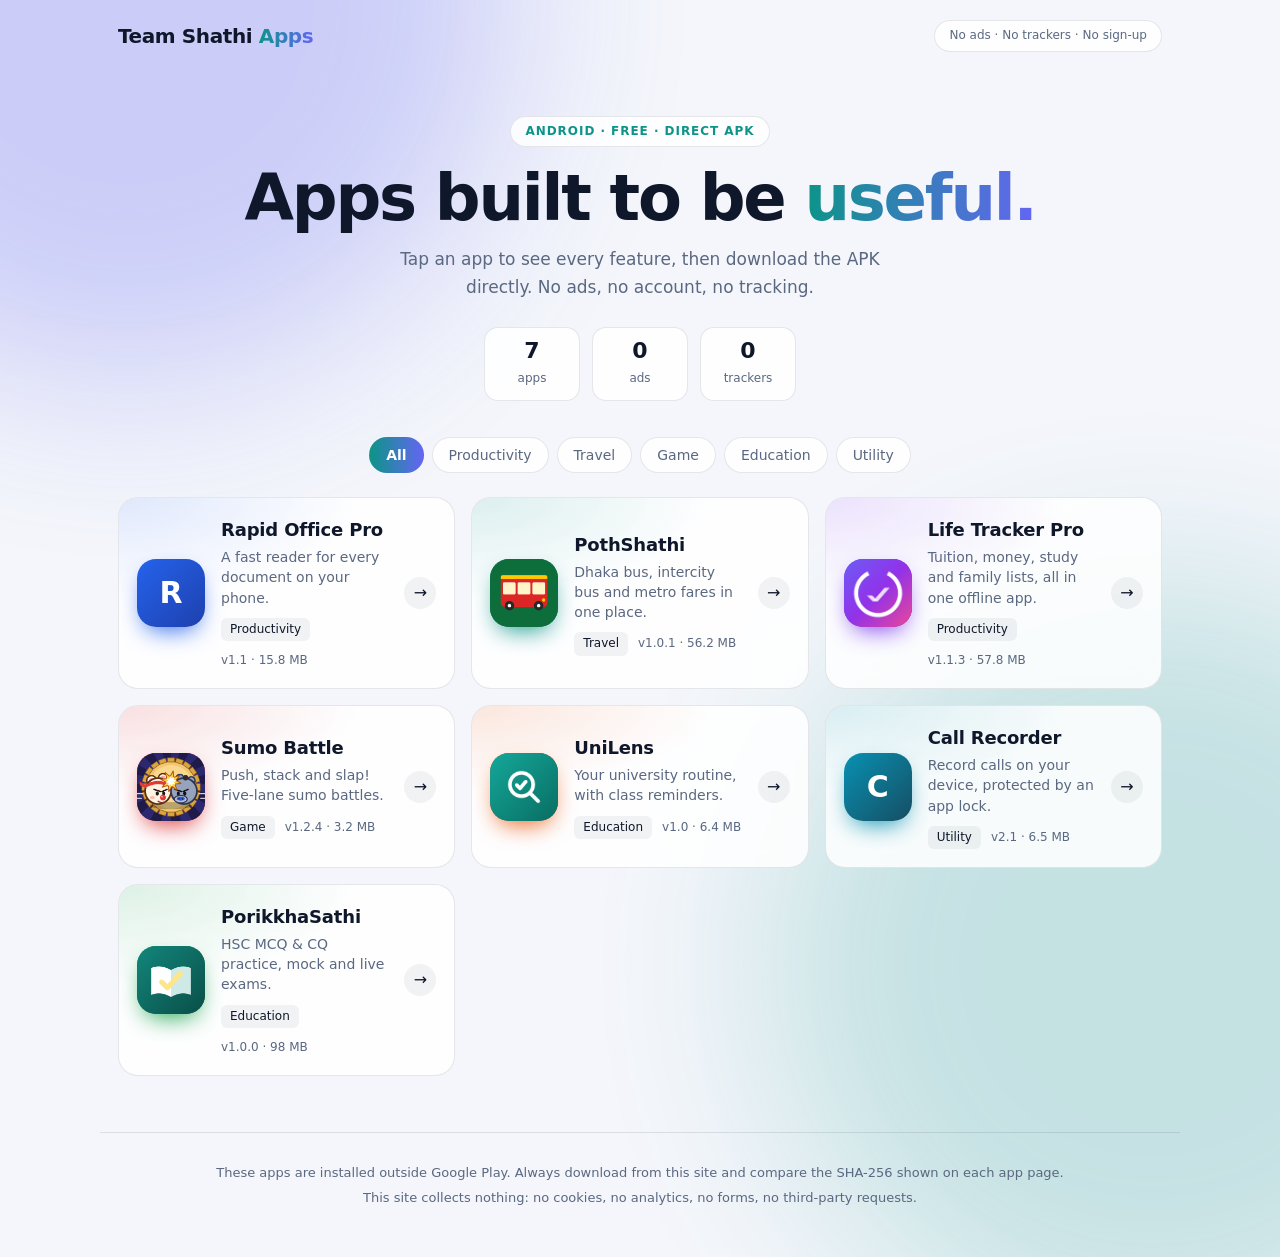
==== index.html @ 942102ee "Update site" ====
<!doctype html>
<html lang="en">
<head>
<meta charset="utf-8">
<meta name="viewport" content="width=device-width,initial-scale=1">
<meta http-equiv="Content-Security-Policy" content="default-src 'none'; script-src 'self'; style-src 'self'; img-src 'self'; connect-src 'none'; font-src 'none'; object-src 'none'; media-src 'none'; frame-src 'none'; base-uri 'none'; form-action 'none'">
<meta name="referrer" content="no-referrer">
<meta name="color-scheme" content="dark light">
<title>Team Shathi Apps</title>
<meta name="description" content="Android apps by Team Shathi. See every feature and download the APK directly. No ads, no trackers, no sign-up.">
<link rel="icon" href="img/pothshathi.png">
<meta property="og:title" content="Team Shathi Apps">
<meta property="og:description" content="Android apps with real screenshots and direct APK downloads. No ads, no trackers.">
<meta property="og:image" content="img/pothshathi.png">
<meta name="theme-color" content="#0b0f17">
<link rel="stylesheet" href="style.css">
</head>
<body>
<header class="top">
  <a class="brand" href="#/" id="brand">Team Shathi <span>Apps</span></a>
  <span class="pill">No ads · No trackers · No sign-up</span>
</header>

<main id="app" tabindex="-1"></main>

<footer class="foot">
  <p>These apps are installed outside Google Play. Always download from this site and compare the SHA-256 shown on each app page.</p>
  <p id="contact"></p>
  <p>This site collects nothing: no cookies, no analytics, no forms, no third-party requests.</p>
</footer>

<noscript><p class="nojs">Please enable JavaScript to browse the apps.</p></noscript>
<script src="config.js"></script>
<script src="apps.js"></script>
<script src="app.js"></script>
</body>
</html>
---- style.css ----
:root{--bg:#070b13;--panel:rgba(255,255,255,.045);--panel2:rgba(255,255,255,.07);--text:#eef2fa;--muted:#9aa8bf;--line:rgba(255,255,255,.09);--accent:#5eead4;--accent2:#818cf8;--accent-ink:#04201c;--shadow:0 20px 50px -20px rgba(0,0,0,.7)}
@media (prefers-color-scheme:light){:root{--bg:#f4f6fb;--panel:rgba(255,255,255,.85);--panel2:rgba(15,23,42,.05);--text:#0f172a;--muted:#5a6881;--line:rgba(15,23,42,.1);--accent:#0d9488;--accent2:#6366f1;--accent-ink:#fff;--shadow:0 20px 40px -22px rgba(15,23,42,.35)}}
*{box-sizing:border-box}
html{scroll-behavior:smooth}
body{margin:0;background:var(--bg);color:var(--text);font:16px/1.6 system-ui,-apple-system,"Segoe UI",Roboto,"Noto Sans Bengali",sans-serif;min-height:100vh;position:relative;overflow-x:hidden}
body::before,body::after{content:"";position:fixed;z-index:-1;width:60vmax;height:60vmax;border-radius:50%;filter:blur(90px);opacity:.28;pointer-events:none}
body::before{background:var(--accent2);top:-30vmax;left:-20vmax}
body::after{background:var(--accent);bottom:-35vmax;right:-20vmax;opacity:.2}
main{max-width:1080px;margin:0 auto;padding:0 18px 56px;outline:none}
a{color:inherit}
.top{max-width:1080px;margin:0 auto;padding:20px 18px;display:flex;justify-content:space-between;align-items:center;gap:12px;flex-wrap:wrap}
.brand{font-weight:800;font-size:20px;text-decoration:none;letter-spacing:-.02em}
.brand span{background:linear-gradient(90deg,var(--accent),var(--accent2));-webkit-background-clip:text;background-clip:text;color:transparent}
.pill{font-size:12px;color:var(--muted);border:1px solid var(--line);background:var(--panel);backdrop-filter:blur(8px);border-radius:99px;padding:5px 14px}

.hero{padding:44px 0 26px;text-align:center}
.eyebrow{display:inline-block;font-size:12px;font-weight:600;letter-spacing:.08em;text-transform:uppercase;color:var(--accent);border:1px solid var(--line);background:var(--panel);padding:5px 14px;border-radius:99px;margin-bottom:18px}
.hero h1{font-size:clamp(34px,7vw,64px);margin:0 0 14px;line-height:1.05;letter-spacing:-.035em;font-weight:800}
.hero h1 em{font-style:normal;background:linear-gradient(90deg,var(--accent),var(--accent2));-webkit-background-clip:text;background-clip:text;color:transparent}
.hero p{color:var(--muted);margin:0 auto;max-width:520px;font-size:17px}
.stats{display:flex;justify-content:center;gap:12px;margin-top:26px;flex-wrap:wrap}
.stat{min-width:96px;padding:10px 18px;border:1px solid var(--line);background:var(--panel);border-radius:14px;backdrop-filter:blur(8px)}
.stat b{display:block;font-size:22px;line-height:1.2}.stat span{font-size:12px;color:var(--muted)}

.chips{display:flex;gap:8px;justify-content:center;flex-wrap:wrap;margin:10px 0 24px}
.chip{font:inherit;font-size:14px;color:var(--muted);background:var(--panel);border:1px solid var(--line);border-radius:99px;padding:6px 16px;cursor:pointer;transition:.15s}
.chip:hover{color:var(--text)}
.chip.on{color:var(--accent-ink);background:linear-gradient(90deg,var(--accent),var(--accent2));border-color:transparent;font-weight:600}

.grid{display:grid;grid-template-columns:repeat(auto-fill,minmax(310px,1fr));gap:16px}
.card{position:relative;display:flex;gap:16px;align-items:center;padding:18px;background:var(--panel);border:1px solid var(--line);border-radius:20px;text-decoration:none;backdrop-filter:blur(10px);overflow:hidden;transition:transform .2s,border-color .2s,box-shadow .2s}
.card[hidden]{display:none}
.card::before{content:"";position:absolute;inset:0;background:radial-gradient(120% 90% at 0% 0%,var(--c1),transparent 60%);opacity:.14;transition:opacity .2s}
.card:hover,.card:focus-visible{transform:translateY(-4px);border-color:var(--c1);box-shadow:var(--shadow);outline:none}
.card:hover::before{opacity:.28}
.card>*{position:relative}
.cardbody{min-width:0;flex:1}.cardbody h2{margin:0 0 2px;font-size:18px;letter-spacing:-.01em}.cardbody p{margin:0 0 10px;color:var(--muted);font-size:14px;line-height:1.45}
.meta{display:flex;gap:10px;align-items:center;font-size:12px;color:var(--muted);flex-wrap:wrap}
.tag{background:var(--panel2);border-radius:6px;padding:2px 9px;color:var(--text)}
.go{flex:none;width:32px;height:32px;display:grid;place-items:center;border-radius:50%;background:var(--panel2);transition:.2s}
.card:hover .go{background:var(--c1);color:#fff;transform:translateX(3px)}
.icon{flex:none;width:68px;height:68px;border-radius:19px;display:grid;place-items:center;overflow:hidden;font-weight:800;font-size:30px;color:#fff;background:linear-gradient(135deg,var(--c1),var(--c2));box-shadow:0 10px 24px -8px var(--c1)}
.icon img{width:100%;height:100%;object-fit:cover;display:block}
.icon.big{width:124px;height:124px;border-radius:30px;font-size:52px;box-shadow:0 18px 40px -10px rgba(0,0,0,.5)}

.back{display:inline-block;margin:6px 0 16px;color:var(--muted);text-decoration:none;font-size:14px}.back:hover{color:var(--text)}
.dhead{position:relative;display:flex;gap:26px;align-items:center;padding:30px;border-radius:28px;background:linear-gradient(135deg,var(--c1),var(--c2));color:#fff;flex-wrap:wrap;overflow:hidden;box-shadow:var(--shadow)}
.dhead::after{content:"";position:absolute;right:-80px;top:-80px;width:280px;height:280px;border-radius:50%;background:rgba(255,255,255,.12)}
.dhead>*{position:relative;z-index:1}
.dtext h1{margin:0;font-size:clamp(28px,5vw,42px);line-height:1.1;letter-spacing:-.03em}
.lead{margin:6px 0 18px;opacity:.93;font-size:17px}
.small{font-size:13px;color:var(--muted)}.dhead .small{color:rgba(255,255,255,.82);margin:12px 0 0}
.btn{display:inline-flex;align-items:center;gap:8px;background:#fff;color:#0b1220;font-weight:700;padding:13px 24px;border-radius:14px;text-decoration:none;border:0;box-shadow:0 10px 24px -8px rgba(0,0,0,.45);transition:transform .15s}
.btn::before{content:"⬇"}
.btn:hover,.btn:focus-visible{transform:translateY(-2px);outline:2px solid #fff;outline-offset:3px}
.btn.disabled{opacity:.6}.btn.disabled::before{content:""}


.block{margin-top:34px}.block h2{font-size:22px;margin:0 0 14px;letter-spacing:-.02em}.block>p{margin:0;color:var(--muted);max-width:720px}
.features{display:grid;grid-template-columns:repeat(auto-fill,minmax(270px,1fr));gap:14px}
.feature{background:var(--panel);border:1px solid var(--line);border-radius:18px;padding:18px;backdrop-filter:blur(10px);transition:border-color .2s,transform .2s}
.feature:hover{border-color:var(--accent);transform:translateY(-2px)}
.feature h3{margin:0 0 6px;font-size:15px;display:flex;gap:8px;align-items:center}
.feature h3::before{content:"";width:8px;height:8px;border-radius:50%;background:linear-gradient(135deg,var(--accent),var(--accent2));flex:none}
.feature p{font-size:14px;color:var(--muted);margin:0;line-height:1.5}
.note>p{background:var(--panel2);border-left:3px solid var(--accent);padding:14px 16px;border-radius:12px}
ol{color:var(--muted);padding-left:22px;margin:0 0 14px}ol li{margin:4px 0}
.hash{display:flex;gap:8px;align-items:stretch;margin-bottom:8px}
.hash code{flex:1;min-width:0;background:var(--panel2);border:1px solid var(--line);border-radius:12px;padding:12px 14px;font-size:12px;word-break:break-all;font-family:ui-monospace,Consolas,monospace}
.copy{background:linear-gradient(90deg,var(--accent),var(--accent2));color:var(--accent-ink);font:inherit;font-weight:700;border:0;border-radius:12px;padding:0 20px;cursor:pointer}
.copy:hover{filter:brightness(1.08)}

.foot{max-width:1080px;margin:0 auto;padding:26px 18px 44px;color:var(--muted);font-size:13px;border-top:1px solid var(--line);text-align:center}
.foot p{margin:4px 0}
.nojs{text-align:center;padding:40px}
:focus-visible{outline:2px solid var(--accent);outline-offset:2px}
@media (max-width:560px){.hero{padding-top:28px}.dhead{padding:22px;text-align:center;justify-content:center}.icon.big{width:96px;height:96px}.grid{grid-template-columns:1fr}}
@media (prefers-reduced-motion:reduce){*{transition:none!important;scroll-behavior:auto!important}}

.shots{display:flex;gap:18px;overflow-x:auto;padding:6px 4px 14px;scroll-snap-type:x mandatory;position:relative}
.shot{margin:0;flex:none;width:236px;scroll-snap-align:start;transition:transform .25s}
.shot img{display:block;width:100%;height:auto;border-radius:28px;border:6px solid #0d1320;box-shadow:var(--shadow);background:#000}
.shot figcaption{padding:10px 4px 0;font-size:13px;color:var(--muted);line-height:1.4}
.shot figcaption b{display:block;color:var(--text);font-size:14px;margin-bottom:2px}
.shot.hl{transform:translateY(-6px)}
.shot.hl img{border-color:var(--accent);box-shadow:0 0 0 3px var(--accent),var(--shadow)}
.see{margin-top:10px;font:inherit;font-size:13px;font-weight:600;color:var(--accent);background:transparent;border:0;padding:0;cursor:pointer}
.see:hover{text-decoration:underline}
.feature.has-shot{cursor:default}
main:focus,main:focus-visible{outline:none}
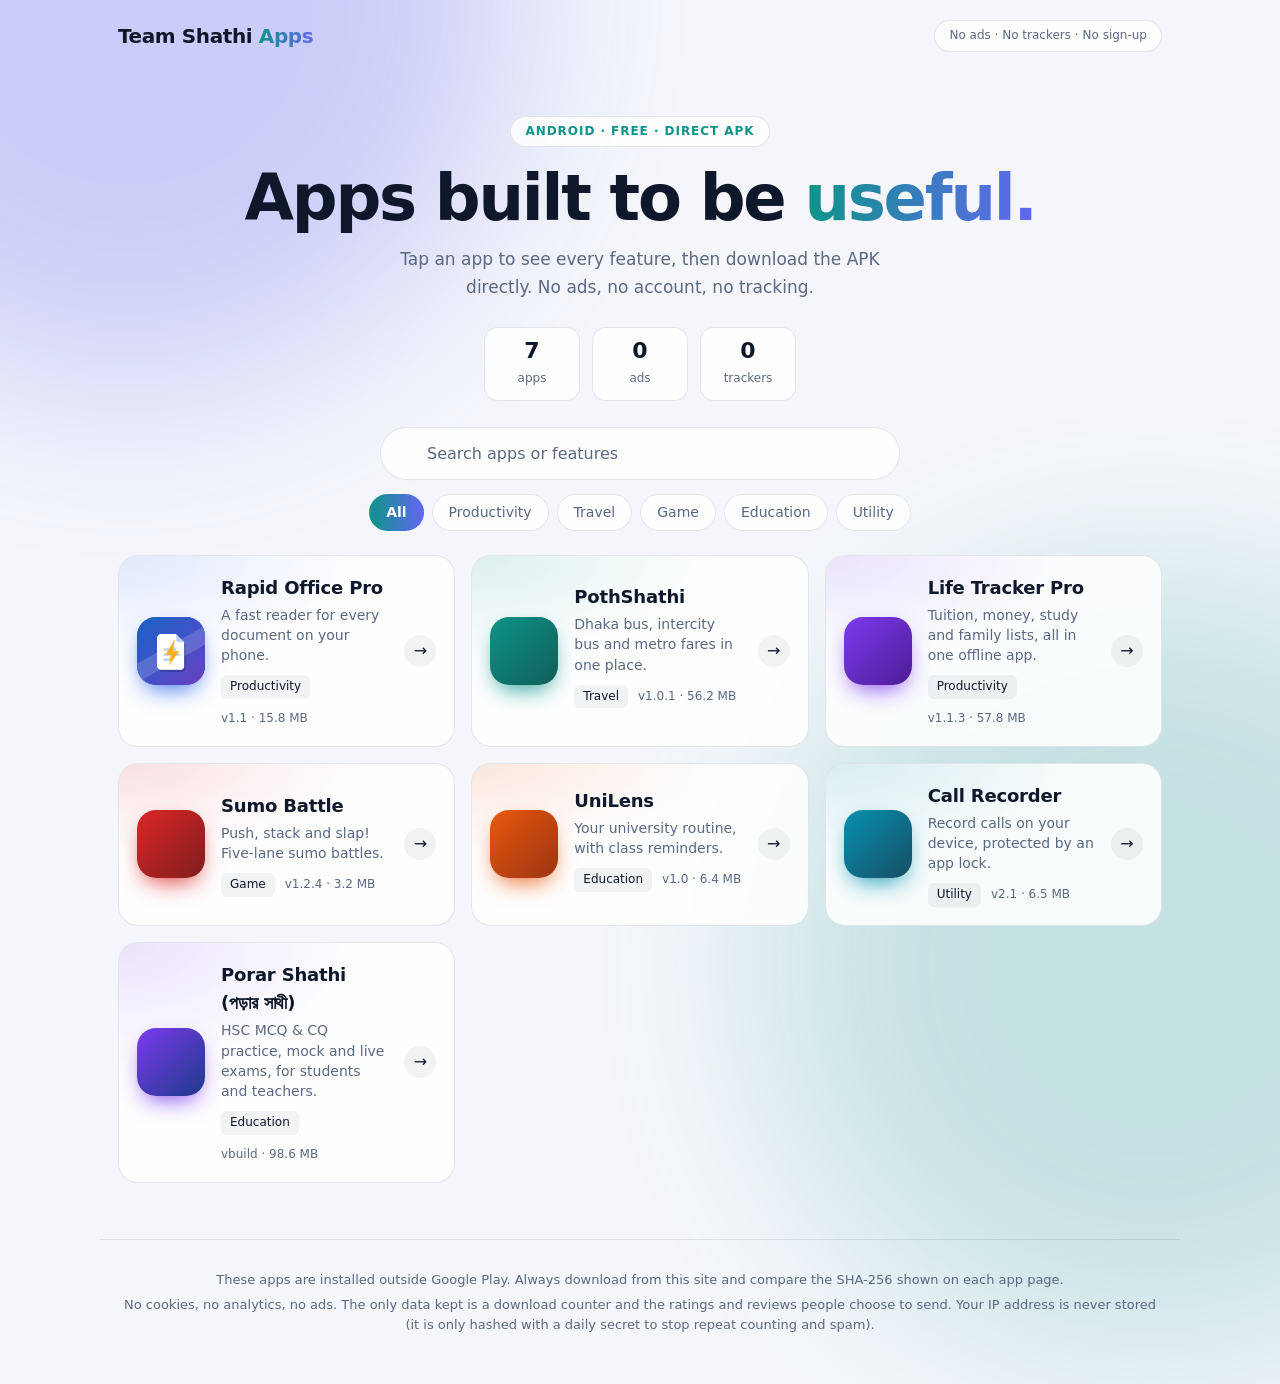
==== commit 5020ac2b: "Add download counter and moderated ratings/reviews (own Cloudflare Worker) Co-Authored-By: Claude So" ====
--- a/index.html
+++ b/index.html
@@ -3,7 +3,7 @@
 <head>
 <meta charset="utf-8">
 <meta name="viewport" content="width=device-width,initial-scale=1">
-<meta http-equiv="Content-Security-Policy" content="default-src 'none'; script-src 'self'; style-src 'self'; img-src 'self'; connect-src 'none'; font-src 'none'; object-src 'none'; media-src 'none'; frame-src 'none'; base-uri 'none'; form-action 'none'">
+<meta http-equiv="Content-Security-Policy" content="default-src 'none'; script-src 'self'; style-src 'self'; img-src 'self'; connect-src https://shathi-apps-api.porarshathi-data.workers.dev; font-src 'none'; object-src 'none'; media-src 'none'; frame-src 'none'; base-uri 'none'; form-action 'none'">
 <meta name="referrer" content="no-referrer">
 <meta name="color-scheme" content="dark light">
 <title>Team Shathi Apps</title>
@@ -26,7 +26,7 @@
 <footer class="foot">
   <p>These apps are installed outside Google Play. Always download from this site and compare the SHA-256 shown on each app page.</p>
   <p id="contact"></p>
-  <p>This site collects nothing: no cookies, no analytics, no forms, no third-party requests.</p>
+  <p>No cookies, no analytics, no ads. The only data kept is a download counter and the ratings and reviews people choose to send. Your IP address is never stored (it is only hashed with a daily secret to stop repeat counting and spam).</p>
 </footer>
 
 <noscript><p class="nojs">Please enable JavaScript to browse the apps.</p></noscript>
--- a/style.css
+++ b/style.css
@@ -1,90 +1,125 @@
-:root{--bg:#070b13;--panel:rgba(255,255,255,.045);--panel2:rgba(255,255,255,.07);--text:#eef2fa;--muted:#9aa8bf;--line:rgba(255,255,255,.09);--accent:#5eead4;--accent2:#818cf8;--accent-ink:#04201c;--shadow:0 20px 50px -20px rgba(0,0,0,.7)}
-@media (prefers-color-scheme:light){:root{--bg:#f4f6fb;--panel:rgba(255,255,255,.85);--panel2:rgba(15,23,42,.05);--text:#0f172a;--muted:#5a6881;--line:rgba(15,23,42,.1);--accent:#0d9488;--accent2:#6366f1;--accent-ink:#fff;--shadow:0 20px 40px -22px rgba(15,23,42,.35)}}
-*{box-sizing:border-box}
-html{scroll-behavior:smooth}
-body{margin:0;background:var(--bg);color:var(--text);font:16px/1.6 system-ui,-apple-system,"Segoe UI",Roboto,"Noto Sans Bengali",sans-serif;min-height:100vh;position:relative;overflow-x:hidden}
-body::before,body::after{content:"";position:fixed;z-index:-1;width:60vmax;height:60vmax;border-radius:50%;filter:blur(90px);opacity:.28;pointer-events:none}
-body::before{background:var(--accent2);top:-30vmax;left:-20vmax}
-body::after{background:var(--accent);bottom:-35vmax;right:-20vmax;opacity:.2}
-main{max-width:1080px;margin:0 auto;padding:0 18px 56px;outline:none}
-a{color:inherit}
-.top{max-width:1080px;margin:0 auto;padding:20px 18px;display:flex;justify-content:space-between;align-items:center;gap:12px;flex-wrap:wrap}
-.brand{font-weight:800;font-size:20px;text-decoration:none;letter-spacing:-.02em}
-.brand span{background:linear-gradient(90deg,var(--accent),var(--accent2));-webkit-background-clip:text;background-clip:text;color:transparent}
-.pill{font-size:12px;color:var(--muted);border:1px solid var(--line);background:var(--panel);backdrop-filter:blur(8px);border-radius:99px;padding:5px 14px}
+:root{--bg:#070b13;--panel:rgba(255,255,255,.045);--panel2:rgba(255,255,255,.07);--text:#eef2fa;--muted:#9aa8bf;--line:rgba(255,255,255,.09);--accent:#5eead4;--accent2:#818cf8;--accent-ink:#04201c;--shadow:0 20px 50px -20px rgba(0,0,0,.7)}
+@media (prefers-color-scheme:light){:root{--bg:#f4f6fb;--panel:rgba(255,255,255,.85);--panel2:rgba(15,23,42,.05);--text:#0f172a;--muted:#5a6881;--line:rgba(15,23,42,.1);--accent:#0d9488;--accent2:#6366f1;--accent-ink:#fff;--shadow:0 20px 40px -22px rgba(15,23,42,.35)}}
+*{box-sizing:border-box}
+html{scroll-behavior:smooth}
+body{margin:0;background:var(--bg);color:var(--text);font:16px/1.6 system-ui,-apple-system,"Segoe UI",Roboto,"Noto Sans Bengali",sans-serif;min-height:100vh;position:relative;overflow-x:hidden}
+body::before,body::after{content:"";position:fixed;z-index:-1;width:60vmax;height:60vmax;border-radius:50%;filter:blur(90px);opacity:.28;pointer-events:none}
+body::before{background:var(--accent2);top:-30vmax;left:-20vmax}
+body::after{background:var(--accent);bottom:-35vmax;right:-20vmax;opacity:.2}
+main{max-width:1080px;margin:0 auto;padding:0 18px 56px;outline:none}
+a{color:inherit}
+.top{max-width:1080px;margin:0 auto;padding:20px 18px;display:flex;justify-content:space-between;align-items:center;gap:12px;flex-wrap:wrap}
+.brand{font-weight:800;font-size:20px;text-decoration:none;letter-spacing:-.02em}
+.brand span{background:linear-gradient(90deg,var(--accent),var(--accent2));-webkit-background-clip:text;background-clip:text;color:transparent}
+.pill{font-size:12px;color:var(--muted);border:1px solid var(--line);background:var(--panel);backdrop-filter:blur(8px);border-radius:99px;padding:5px 14px}
+
+.hero{padding:44px 0 26px;text-align:center}
+.eyebrow{display:inline-block;font-size:12px;font-weight:600;letter-spacing:.08em;text-transform:uppercase;color:var(--accent);border:1px solid var(--line);background:var(--panel);padding:5px 14px;border-radius:99px;margin-bottom:18px}
+.hero h1{font-size:clamp(34px,7vw,64px);margin:0 0 14px;line-height:1.05;letter-spacing:-.035em;font-weight:800}
+.hero h1 em{font-style:normal;background:linear-gradient(90deg,var(--accent),var(--accent2));-webkit-background-clip:text;background-clip:text;color:transparent}
+.hero p{color:var(--muted);margin:0 auto;max-width:520px;font-size:17px}
+.stats{display:flex;justify-content:center;gap:12px;margin-top:26px;flex-wrap:wrap}
+.stat{min-width:96px;padding:10px 18px;border:1px solid var(--line);background:var(--panel);border-radius:14px;backdrop-filter:blur(8px)}
+.stat b{display:block;font-size:22px;line-height:1.2}.stat span{font-size:12px;color:var(--muted)}
+
+.chips{display:flex;gap:8px;justify-content:center;flex-wrap:wrap;margin:10px 0 24px}
+.chip{font:inherit;font-size:14px;color:var(--muted);background:var(--panel);border:1px solid var(--line);border-radius:99px;padding:6px 16px;cursor:pointer;transition:.15s}
+.chip:hover{color:var(--text)}
+.chip.on{color:var(--accent-ink);background:linear-gradient(90deg,var(--accent),var(--accent2));border-color:transparent;font-weight:600}
+
+.grid{display:grid;grid-template-columns:repeat(auto-fill,minmax(310px,1fr));gap:16px}
+.card{position:relative;display:flex;gap:16px;align-items:center;padding:18px;background:var(--panel);border:1px solid var(--line);border-radius:20px;text-decoration:none;backdrop-filter:blur(10px);overflow:hidden;transition:transform .2s,border-color .2s,box-shadow .2s}
+.card[hidden]{display:none}
+.card::before{content:"";position:absolute;inset:0;background:radial-gradient(120% 90% at 0% 0%,var(--c1),transparent 60%);opacity:.14;transition:opacity .2s}
+.card:hover,.card:focus-visible{transform:translateY(-4px);border-color:var(--c1);box-shadow:var(--shadow);outline:none}
+.card:hover::before{opacity:.28}
+.card>*{position:relative}
+.cardbody{min-width:0;flex:1}.cardbody h2{margin:0 0 2px;font-size:18px;letter-spacing:-.01em}.cardbody p{margin:0 0 10px;color:var(--muted);font-size:14px;line-height:1.45}
+.meta{display:flex;gap:10px;align-items:center;font-size:12px;color:var(--muted);flex-wrap:wrap}
+.tag{background:var(--panel2);border-radius:6px;padding:2px 9px;color:var(--text)}
+.go{flex:none;width:32px;height:32px;display:grid;place-items:center;border-radius:50%;background:var(--panel2);transition:.2s}
+.card:hover .go{background:var(--c1);color:#fff;transform:translateX(3px)}
+.icon{flex:none;width:68px;height:68px;border-radius:19px;display:grid;place-items:center;overflow:hidden;font-weight:800;font-size:30px;color:#fff;background:linear-gradient(135deg,var(--c1),var(--c2));box-shadow:0 10px 24px -8px var(--c1)}
+.icon img{width:100%;height:100%;object-fit:cover;display:block}
+.icon.big{width:124px;height:124px;border-radius:30px;font-size:52px;box-shadow:0 18px 40px -10px rgba(0,0,0,.5)}
+
+.back{display:inline-block;margin:6px 0 16px;color:var(--muted);text-decoration:none;font-size:14px}.back:hover{color:var(--text)}
+.dhead{position:relative;display:flex;gap:26px;align-items:center;padding:30px;border-radius:28px;background:linear-gradient(135deg,var(--c1),var(--c2));color:#fff;flex-wrap:wrap;overflow:hidden;box-shadow:var(--shadow)}
+.dhead::after{content:"";position:absolute;right:-80px;top:-80px;width:280px;height:280px;border-radius:50%;background:rgba(255,255,255,.12)}
+.dhead>*{position:relative;z-index:1}
+.dtext h1{margin:0;font-size:clamp(28px,5vw,42px);line-height:1.1;letter-spacing:-.03em}
+.lead{margin:6px 0 18px;opacity:.93;font-size:17px}
+.small{font-size:13px;color:var(--muted)}.dhead .small{color:rgba(255,255,255,.82);margin:12px 0 0}
+.btn{display:inline-flex;align-items:center;gap:8px;background:#fff;color:#0b1220;font-weight:700;padding:13px 24px;border-radius:14px;text-decoration:none;border:0;box-shadow:0 10px 24px -8px rgba(0,0,0,.45);transition:transform .15s}
+.btn::before{content:"⬇"}
+.btn:hover,.btn:focus-visible{transform:translateY(-2px);outline:2px solid #fff;outline-offset:3px}
+.btn.disabled{opacity:.6}.btn.disabled::before{content:""}
+
+
+.block{margin-top:34px}.block h2{font-size:22px;margin:0 0 14px;letter-spacing:-.02em}.block>p{margin:0;color:var(--muted);max-width:720px}
+.features{display:grid;grid-template-columns:repeat(auto-fill,minmax(270px,1fr));gap:14px}
+.feature{background:var(--panel);border:1px solid var(--line);border-radius:18px;padding:18px;backdrop-filter:blur(10px);transition:border-color .2s,transform .2s}
+.feature:hover{border-color:var(--accent);transform:translateY(-2px)}
+.feature h3{margin:0 0 6px;font-size:15px;display:flex;gap:8px;align-items:center}
+.feature h3::before{content:"";width:8px;height:8px;border-radius:50%;background:linear-gradient(135deg,var(--accent),var(--accent2));flex:none}
+.feature p{font-size:14px;color:var(--muted);margin:0;line-height:1.5}
+.note>p{background:var(--panel2);border-left:3px solid var(--accent);padding:14px 16px;border-radius:12px}
+ol{color:var(--muted);padding-left:22px;margin:0 0 14px}ol li{margin:4px 0}
+.hash{display:flex;gap:8px;align-items:stretch;margin-bottom:8px}
+.hash code{flex:1;min-width:0;background:var(--panel2);border:1px solid var(--line);border-radius:12px;padding:12px 14px;font-size:12px;word-break:break-all;font-family:ui-monospace,Consolas,monospace}
+.copy{background:linear-gradient(90deg,var(--accent),var(--accent2));color:var(--accent-ink);font:inherit;font-weight:700;border:0;border-radius:12px;padding:0 20px;cursor:pointer}
+.copy:hover{filter:brightness(1.08)}
+
+.foot{max-width:1080px;margin:0 auto;padding:26px 18px 44px;color:var(--muted);font-size:13px;border-top:1px solid var(--line);text-align:center}
+.foot p{margin:4px 0}
+.nojs{text-align:center;padding:40px}
+:focus-visible{outline:2px solid var(--accent);outline-offset:2px}
+@media (max-width:560px){.hero{padding-top:28px}.dhead{padding:22px;text-align:center;justify-content:center}.icon.big{width:96px;height:96px}.grid{grid-template-columns:1fr}}
+@media (prefers-reduced-motion:reduce){*{transition:none!important;scroll-behavior:auto!important}}
+
+.shots{display:flex;gap:18px;overflow-x:auto;padding:6px 4px 14px;scroll-snap-type:x mandatory;position:relative}
+.shot{margin:0;flex:none;width:236px;scroll-snap-align:start;transition:transform .25s}
+.shot img{display:block;width:100%;height:auto;border-radius:28px;border:6px solid #0d1320;box-shadow:var(--shadow);background:#000}
+.shot figcaption{padding:10px 4px 0;font-size:13px;color:var(--muted);line-height:1.4}
+.shot figcaption b{display:block;color:var(--text);font-size:14px;margin-bottom:2px}
+.shot.hl{transform:translateY(-6px)}
+.shot.hl img{border-color:var(--accent);box-shadow:0 0 0 3px var(--accent),var(--shadow)}
+.see{margin-top:10px;font:inherit;font-size:13px;font-weight:600;color:var(--accent);background:transparent;border:0;padding:0;cursor:pointer}
+.see:hover{text-decoration:underline}
+.feature.has-shot{cursor:default}
+main:focus,main:focus-visible{outline:none}
+
+.adv{margin-top:6px;border:1px solid var(--line);border-radius:14px;background:var(--panel);padding:2px 16px}
+.adv summary{cursor:pointer;padding:12px 0;font-size:14px;font-weight:600;color:var(--muted);list-style:none}
+.adv summary::-webkit-details-marker{display:none}
+.adv summary::before{content:"\25B8 ";color:var(--accent)}
+.adv[open] summary::before{content:"\25BE "}
+.adv[open]{padding-bottom:14px}
+.adv .hash{margin:10px 0 8px}
+
+.search{position:relative;max-width:520px;margin:0 auto 14px}
+.search::before{content:"\1F50D";position:absolute;left:18px;top:50%;transform:translateY(-52%);font-size:15px;opacity:.7;pointer-events:none}
+.search input{width:100%;font:inherit;font-size:16px;color:var(--text);background:var(--panel);border:1px solid var(--line);border-radius:99px;padding:13px 20px 13px 46px;backdrop-filter:blur(10px);outline:none;transition:border-color .15s,box-shadow .15s}
+.search input:focus{border-color:var(--accent);box-shadow:0 0 0 3px color-mix(in srgb,var(--accent) 25%,transparent)}
+.search input::placeholder{color:var(--muted)}
+.empty{text-align:center;color:var(--muted);padding:30px 0}
+.empty[hidden]{display:none}
 
-.hero{padding:44px 0 26px;text-align:center}
-.eyebrow{display:inline-block;font-size:12px;font-weight:600;letter-spacing:.08em;text-transform:uppercase;color:var(--accent);border:1px solid var(--line);background:var(--panel);padding:5px 14px;border-radius:99px;margin-bottom:18px}
-.hero h1{font-size:clamp(34px,7vw,64px);margin:0 0 14px;line-height:1.05;letter-spacing:-.035em;font-weight:800}
-.hero h1 em{font-style:normal;background:linear-gradient(90deg,var(--accent),var(--accent2));-webkit-background-clip:text;background-clip:text;color:transparent}
-.hero p{color:var(--muted);margin:0 auto;max-width:520px;font-size:17px}
-.stats{display:flex;justify-content:center;gap:12px;margin-top:26px;flex-wrap:wrap}
-.stat{min-width:96px;padding:10px 18px;border:1px solid var(--line);background:var(--panel);border-radius:14px;backdrop-filter:blur(8px)}
-.stat b{display:block;font-size:22px;line-height:1.2}.stat span{font-size:12px;color:var(--muted)}
-
-.chips{display:flex;gap:8px;justify-content:center;flex-wrap:wrap;margin:10px 0 24px}
-.chip{font:inherit;font-size:14px;color:var(--muted);background:var(--panel);border:1px solid var(--line);border-radius:99px;padding:6px 16px;cursor:pointer;transition:.15s}
-.chip:hover{color:var(--text)}
-.chip.on{color:var(--accent-ink);background:linear-gradient(90deg,var(--accent),var(--accent2));border-color:transparent;font-weight:600}
-
-.grid{display:grid;grid-template-columns:repeat(auto-fill,minmax(310px,1fr));gap:16px}
-.card{position:relative;display:flex;gap:16px;align-items:center;padding:18px;background:var(--panel);border:1px solid var(--line);border-radius:20px;text-decoration:none;backdrop-filter:blur(10px);overflow:hidden;transition:transform .2s,border-color .2s,box-shadow .2s}
-.card[hidden]{display:none}
-.card::before{content:"";position:absolute;inset:0;background:radial-gradient(120% 90% at 0% 0%,var(--c1),transparent 60%);opacity:.14;transition:opacity .2s}
-.card:hover,.card:focus-visible{transform:translateY(-4px);border-color:var(--c1);box-shadow:var(--shadow);outline:none}
-.card:hover::before{opacity:.28}
-.card>*{position:relative}
-.cardbody{min-width:0;flex:1}.cardbody h2{margin:0 0 2px;font-size:18px;letter-spacing:-.01em}.cardbody p{margin:0 0 10px;color:var(--muted);font-size:14px;line-height:1.45}
-.meta{display:flex;gap:10px;align-items:center;font-size:12px;color:var(--muted);flex-wrap:wrap}
-.tag{background:var(--panel2);border-radius:6px;padding:2px 9px;color:var(--text)}
-.go{flex:none;width:32px;height:32px;display:grid;place-items:center;border-radius:50%;background:var(--panel2);transition:.2s}
-.card:hover .go{background:var(--c1);color:#fff;transform:translateX(3px)}
-.icon{flex:none;width:68px;height:68px;border-radius:19px;display:grid;place-items:center;overflow:hidden;font-weight:800;font-size:30px;color:#fff;background:linear-gradient(135deg,var(--c1),var(--c2));box-shadow:0 10px 24px -8px var(--c1)}
-.icon img{width:100%;height:100%;object-fit:cover;display:block}
-.icon.big{width:124px;height:124px;border-radius:30px;font-size:52px;box-shadow:0 18px 40px -10px rgba(0,0,0,.5)}
-
-.back{display:inline-block;margin:6px 0 16px;color:var(--muted);text-decoration:none;font-size:14px}.back:hover{color:var(--text)}
-.dhead{position:relative;display:flex;gap:26px;align-items:center;padding:30px;border-radius:28px;background:linear-gradient(135deg,var(--c1),var(--c2));color:#fff;flex-wrap:wrap;overflow:hidden;box-shadow:var(--shadow)}
-.dhead::after{content:"";position:absolute;right:-80px;top:-80px;width:280px;height:280px;border-radius:50%;background:rgba(255,255,255,.12)}
-.dhead>*{position:relative;z-index:1}
-.dtext h1{margin:0;font-size:clamp(28px,5vw,42px);line-height:1.1;letter-spacing:-.03em}
-.lead{margin:6px 0 18px;opacity:.93;font-size:17px}
-.small{font-size:13px;color:var(--muted)}.dhead .small{color:rgba(255,255,255,.82);margin:12px 0 0}
-.btn{display:inline-flex;align-items:center;gap:8px;background:#fff;color:#0b1220;font-weight:700;padding:13px 24px;border-radius:14px;text-decoration:none;border:0;box-shadow:0 10px 24px -8px rgba(0,0,0,.45);transition:transform .15s}
-.btn::before{content:"⬇"}
-.btn:hover,.btn:focus-visible{transform:translateY(-2px);outline:2px solid #fff;outline-offset:3px}
-.btn.disabled{opacity:.6}.btn.disabled::before{content:""}
-
-
-.block{margin-top:34px}.block h2{font-size:22px;margin:0 0 14px;letter-spacing:-.02em}.block>p{margin:0;color:var(--muted);max-width:720px}
-.features{display:grid;grid-template-columns:repeat(auto-fill,minmax(270px,1fr));gap:14px}
-.feature{background:var(--panel);border:1px solid var(--line);border-radius:18px;padding:18px;backdrop-filter:blur(10px);transition:border-color .2s,transform .2s}
-.feature:hover{border-color:var(--accent);transform:translateY(-2px)}
-.feature h3{margin:0 0 6px;font-size:15px;display:flex;gap:8px;align-items:center}
-.feature h3::before{content:"";width:8px;height:8px;border-radius:50%;background:linear-gradient(135deg,var(--accent),var(--accent2));flex:none}
-.feature p{font-size:14px;color:var(--muted);margin:0;line-height:1.5}
-.note>p{background:var(--panel2);border-left:3px solid var(--accent);padding:14px 16px;border-radius:12px}
-ol{color:var(--muted);padding-left:22px;margin:0 0 14px}ol li{margin:4px 0}
-.hash{display:flex;gap:8px;align-items:stretch;margin-bottom:8px}
-.hash code{flex:1;min-width:0;background:var(--panel2);border:1px solid var(--line);border-radius:12px;padding:12px 14px;font-size:12px;word-break:break-all;font-family:ui-monospace,Consolas,monospace}
-.copy{background:linear-gradient(90deg,var(--accent),var(--accent2));color:var(--accent-ink);font:inherit;font-weight:700;border:0;border-radius:12px;padding:0 20px;cursor:pointer}
-.copy:hover{filter:brightness(1.08)}
-
-.foot{max-width:1080px;margin:0 auto;padding:26px 18px 44px;color:var(--muted);font-size:13px;border-top:1px solid var(--line);text-align:center}
-.foot p{margin:4px 0}
-.nojs{text-align:center;padding:40px}
-:focus-visible{outline:2px solid var(--accent);outline-offset:2px}
-@media (max-width:560px){.hero{padding-top:28px}.dhead{padding:22px;text-align:center;justify-content:center}.icon.big{width:96px;height:96px}.grid{grid-template-columns:1fr}}
-@media (prefers-reduced-motion:reduce){*{transition:none!important;scroll-behavior:auto!important}}
-
-.shots{display:flex;gap:18px;overflow-x:auto;padding:6px 4px 14px;scroll-snap-type:x mandatory;position:relative}
-.shot{margin:0;flex:none;width:236px;scroll-snap-align:start;transition:transform .25s}
-.shot img{display:block;width:100%;height:auto;border-radius:28px;border:6px solid #0d1320;box-shadow:var(--shadow);background:#000}
-.shot figcaption{padding:10px 4px 0;font-size:13px;color:var(--muted);line-height:1.4}
-.shot figcaption b{display:block;color:var(--text);font-size:14px;margin-bottom:2px}
-.shot.hl{transform:translateY(-6px)}
-.shot.hl img{border-color:var(--accent);box-shadow:0 0 0 3px var(--accent),var(--shadow)}
-.see{margin-top:10px;font:inherit;font-size:13px;font-weight:600;color:var(--accent);background:transparent;border:0;padding:0;cursor:pointer}
-.see:hover{text-decoration:underline}
-.feature.has-shot{cursor:default}
-main:focus,main:focus-visible{outline:none}
+/* ratings & reviews */
+.live{color:var(--accent);font-weight:600}
+.reviews .rlist{display:grid;gap:10px;margin:14px 0}
+.review{background:var(--panel);border:1px solid var(--line);border-radius:14px;padding:12px 16px}
+.review p{margin:6px 0 0;color:var(--text);overflow-wrap:anywhere}
+.rtop{display:flex;gap:10px;align-items:center;flex-wrap:wrap;font-size:13px;color:var(--muted)}
+.rstars{color:#f5b301;letter-spacing:2px;font-size:16px}
+.rform{background:var(--panel);border:1px solid var(--line);border-radius:16px;padding:16px;display:grid;gap:10px;max-width:560px;margin-top:14px}
+.rform h3{margin:0;font-size:17px}
+.starpick{display:flex;gap:4px}
+.star{font:inherit;font-size:30px;line-height:1;background:none;border:0;color:var(--muted);cursor:pointer;padding:2px 4px}
+.star.on,.star:hover{color:#f5b301}
+.rform input,.rform textarea{font:inherit;color:var(--text);background:var(--panel2);border:1px solid var(--line);border-radius:10px;padding:10px 12px;width:100%}
+.rform textarea{resize:vertical}
+.rform .hp{position:absolute;left:-9999px;width:1px;height:1px;opacity:0}
+.btn.send{justify-self:start;background:linear-gradient(90deg,var(--accent),var(--accent2));color:var(--accent-ink);cursor:pointer;font:inherit;font-weight:700}
+.btn.send::before{content:""}
+.btn.send:disabled{opacity:.6;cursor:default}
